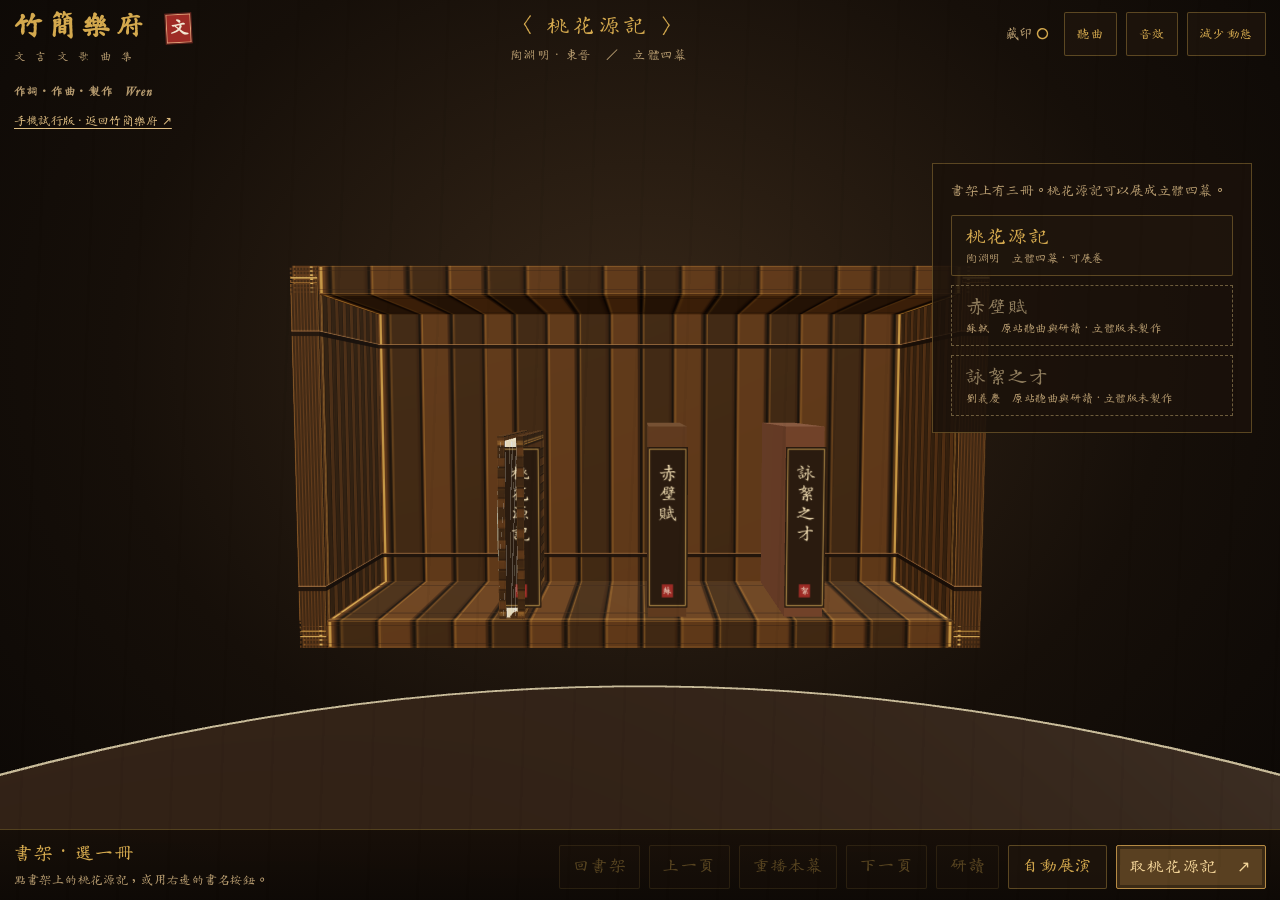
==== storybook-preview/index.html @ 9af6ed9d "新增桃花源記四幕立體繪本手機試行頁" ====
<!doctype html>
<html lang="zh-Hant">
<head>
<meta charset="UTF-8">
<meta name="viewport" content="width=device-width,initial-scale=1,viewport-fit=cover">
<meta name="theme-color" content="#160f09">
<meta name="robots" content="noindex,nofollow">
<title>竹簡樂府｜桃花源記立體書・手機試行版</title>
<link rel="icon" href="original/favicon.png">
<link rel="stylesheet" href="style.css">
<script defer src="vendor/three.min.js"></script>
<script defer src="data.js"></script>
<script defer src="app.js"></script>
</head>
<body data-phase="loading" data-busy="true">

<header class="topbar">
  <div class="brand">
    <div>竹簡樂府 <span class="seal">文</span></div>
    <p>文 言 文 歌 曲 集</p>
    <small>作詞・作曲・製作　Wren</small>
    <a class="trial-link" href="https://nb41f002.github.io/bamboo-music/">手機試行版 · 返回竹簡樂府 ↗</a>
  </div>
  <div class="chapter"><span>〈 桃花源記 〉</span><p>陶淵明 · 東晉　／　立體四幕</p></div>
  <div class="top-actions">
    <span id="collection" title="本次體驗收集的印記">藏印 <b>〇</b></span>
    <button id="sound" aria-pressed="false" title="播放原站〈桃花源記〉歌曲">聽曲</button>
    <button id="sfx" aria-pressed="true" title="翻紙與點擊音效">音效</button>
    <button id="motion" aria-pressed="false" title="減少動態：停止景物浮動">減少動態</button>
  </div>
</header>

<main>
  <div id="stage" aria-label="可操作的工筆立體書">
    <div id="canvas"></div>
    <div id="hotspots" aria-label="畫面上的景物按鈕"></div>

    <div id="coverTitle"><span>陶淵明</span><h1>桃花源記</h1><p>緣溪入林　忽逢桃源</p></div>

    <div id="shelfPanel">
      <p class="shelf-head">書架上有三冊。桃花源記可以展成立體四幕。</p>
      <ul id="shelfList"></ul>
    </div>

    <div id="assetNote" hidden></div>
  </div>

  <div id="loader" role="status"><span class="loading-seal">卷</span><p id="loadText">備紙・研墨・展卷</p></div>

  <div id="failure" hidden role="alert">
    <p id="failText">繪圖未能啟動。</p>
    <div class="fail-actions">
      <button id="retry" class="ink-button">重試立體書</button>
      <button id="toPlain">改用簡化閱讀</button>
    </div>
  </div>

  <aside id="reader" aria-label="研讀卷軸" inert>
    <div class="rod"></div>
    <div class="paper">
      <div class="read-head"><span id="readLabel">卷中研讀</span><button id="dismissReader" aria-label="收起研讀卷軸">收起 ×</button></div>

      <div id="reading">
        <h2 id="actTitle">緣溪入林</h2>
        <p class="sub" id="actLead">沿著溪流，走進文字裡。</p>

        <div id="focusBox" hidden>
          <p class="focus-label">此刻</p>
          <blockquote id="focusOriginal"></blockquote>
          <p id="focusPlain"></p>
        </div>

        <h3 class="block-head">原文</h3>
        <div id="originalBlock"></div>

        <h3 class="block-head">白話</h3>
        <div id="plainBlock"></div>

        <details id="glossBox"><summary>字義箋注</summary><div id="glossBlock"></div></details>

        <div class="ink-rule"></div>
        <h3 class="block-head">景物</h3>
        <div id="chips"></div>
        <p class="reading-hint" id="readingHint"></p>
      </div>

      <section id="quizHost" hidden></section>
    </div>
    <div class="rod"></div>
  </aside>

  <section id="plainRead" hidden aria-label="簡化閱讀">
    <div class="plain-inner">
      <h1>桃花源記 · 簡化閱讀</h1>
      <p class="plain-note" id="plainNote">此版用純文字呈現四幕原文、白話、字義與三題，內容與立體書相同。</p>
      <div id="plainBody"></div>
    </div>
  </section>

  <div id="toast" role="status"></div>
</main>

<footer class="bar">
  <div class="bar-title"><span id="phaseLabel">書架 · 選一冊</span><small id="hint">點書架上的桃花源記，或用右邊的書名按鈕。</small></div>
  <div class="bar-buttons">
    <button id="backShelf" disabled>回書架</button>
    <button id="prev" disabled>上一頁</button>
    <button id="replay" disabled>重播本幕</button>
    <button id="next" disabled>下一頁</button>
    <button id="study" disabled aria-expanded="false">研讀</button>
    <button id="auto" disabled>自動展演</button>
    <button id="autoStop" hidden>退出展演</button>
    <button id="primary" class="primary" disabled>選書</button>
  </div>
</footer>

<audio id="song" src="original/song.mp3" preload="none"></audio>
</body>
</html>
---- storybook-preview/style.css ----
@font-face{font-family:HuiWen;src:url('original/HuiWenKai-subset.woff2') format('woff2');font-display:swap}

:root{
  --gold:#d4a94e; --dim:#b69b6f; --paper:#efe2c4; --ink:#403426;
  --line:rgba(212,169,78,.35); --red:#9e2b25;
}
*{box-sizing:border-box}
html,body{margin:0;height:100%;overflow:hidden}
body{
  display:grid; grid-template-rows:auto 1fr auto;
  background:radial-gradient(ellipse at 50% 40%,#382819 0,#160f09 58%,#0a0705 100%);
  color:var(--paper); font-family:HuiWen,'Noto Serif TC',serif;
}
body:before{
  content:''; position:fixed; inset:0; pointer-events:none; z-index:30; opacity:.3;
  background:repeating-linear-gradient(92deg,transparent 0 47px,#0000001c 48px 50px);
}
[hidden]{display:none!important}

button{
  font:inherit; color:var(--gold); border:1px solid var(--line); background:#22180fa8;
  border-radius:2px; min-height:44px; padding:9px 16px; cursor:pointer; letter-spacing:.1em;
  transition:background .2s,border-color .2s,opacity .2s;
}
button:hover:not(:disabled){background:#533b21;border-color:#d4a94e}
button:focus-visible,summary:focus-visible{outline:2px solid #dbb873;outline-offset:3px}
button:disabled{opacity:.35;cursor:default}

/* ── 上方標題列 ───────────────────────────── */
.topbar{display:flex;align-items:flex-start;justify-content:space-between;gap:16px;padding:20px 32px 12px}
.brand{color:var(--gold);font-size:28px;letter-spacing:.2em;font-weight:700;white-space:nowrap}
.brand p{font-size:11px;font-weight:400;letter-spacing:.34em;color:var(--dim);margin:8px 0 10px}
.brand small{font-size:11px;letter-spacing:.13em;color:var(--dim)}
.seal{
  display:inline-flex;width:25px;height:29px;align-items:center;justify-content:center;
  letter-spacing:0;font-size:18px;color:#f3e7d2;background:var(--red);
  border:1px solid #dc9f77;outline:1px solid #67251f;vertical-align:middle;margin-left:4px;transform:rotate(-3deg);
}
.chapter{text-align:center;padding-top:4px;font-size:21px;letter-spacing:.22em;color:var(--gold)}
.chapter p{font-size:12px;letter-spacing:.14em;color:var(--dim);margin-top:11px}
.top-actions{display:flex;align-items:center;gap:9px;font-size:13px;flex-wrap:wrap;justify-content:flex-end}
.top-actions button{padding:6px 12px;font-size:12px;min-height:38px}
.top-actions>span{color:var(--dim);padding-right:6px}
#collection b{color:var(--gold);font-weight:400}
#collection.received{animation:stampReceive .7s ease}

/* ── 舞台 ─────────────────────────────────── */
main{position:relative;min-height:0}
#stage{position:absolute;inset:0;transition:right .6s cubic-bezier(.22,.8,.2,1),bottom .6s;touch-action:manipulation}
#canvas,#canvas canvas{display:block;width:100%;height:100%}

#coverTitle{
  position:absolute;left:50%;top:32%;transform:translate(-50%,-50%);
  pointer-events:none;text-align:center;transition:opacity .35s;opacity:0;
}
#coverTitle span{font-size:12px;letter-spacing:.25em;color:#dcc396}
#coverTitle h1{font-size:34px;font-weight:400;letter-spacing:.2em;margin:12px 0}
#coverTitle p{font-size:12px;color:var(--dim);letter-spacing:.2em}

/* 畫面上的景物按鈕；與研讀區的景物按鈕功能相同 */
#hotspots{position:absolute;inset:0;pointer-events:none}
#hotspots.dim{opacity:0;transition:opacity .3s}
#hotspots button{
  position:absolute;transform:translate(-50%,-50%);pointer-events:auto;
  font-size:12px;min-height:34px;padding:6px 13px;border-radius:20px;
  border:1px solid #d6b274aa;background:#261b12ed;color:#f1d59b;
  box-shadow:0 4px 18px #0005;white-space:nowrap;
}
#hotspots button:before{
  content:'';display:inline-block;width:5px;height:5px;background:#e0b56e;
  border-radius:50%;margin-right:7px;box-shadow:0 0 8px #f7c875;
}
#hotspots button.done{opacity:.55;border-color:#8d7549aa}
#hotspots button.done:before{background:#8d7549;box-shadow:none}

#shelfPanel{
  position:absolute;right:28px;top:18px;width:min(30vw,320px);
  background:#1b120bdc;border:1px solid var(--line);padding:16px 18px;
}
.shelf-head{margin:0 0 12px;font-size:13px;line-height:1.8;color:var(--dim);letter-spacing:.06em}
#shelfList{list-style:none;margin:0;padding:0;display:grid;gap:9px}
#shelfList b{display:block;font-size:19px;letter-spacing:.1em;font-weight:400}
#shelfList span{display:block;font-size:11px;color:var(--dim);margin-top:6px;letter-spacing:.05em}
.shelf-pick{width:100%;text-align:left;padding:11px 14px}
.shelf-off{padding:11px 14px;border:1px dashed #6d5c3c;color:#8e7c5c}

#assetNote{
  position:absolute;left:24px;bottom:16px;max-width:min(52vw,460px);
  background:#2a1a10e8;border:1px solid #a9682faa;color:#f0cfa0;
  font-size:12px;line-height:1.8;padding:10px 14px;letter-spacing:.04em;
}

/* ── 研讀卷軸 ─────────────────────────────── */
#reader{
  position:absolute;right:28px;top:12px;bottom:12px;width:min(33vw,390px);
  z-index:9;display:flex;flex-direction:column;
  transform:translateX(calc(100% + 45px));opacity:0;pointer-events:none;
  transition:transform .6s cubic-bezier(.16,1,.3,1),opacity .4s;
}
body.reading #reader{transform:none;opacity:1;pointer-events:auto}
body.reading #stage{right:min(33vw,420px)}
.rod{
  height:15px;min-height:15px;margin:0 -11px;border-radius:9px;
  background:linear-gradient(#846039,#51391f 36%,#2b1b0f 65%,#674728);
  border:1px solid #b690515e;box-shadow:0 6px 14px #0008;z-index:2;
}
.paper{
  background:radial-gradient(ellipse at 30% 20%,#f3e9d6,#e9dab9);
  color:var(--ink);padding:20px 24px 26px;overflow:auto;flex:1;
  box-shadow:inset 0 15px 18px -18px #392813b0,inset 0 -15px 18px -18px #392813b0,0 15px 38px #0005;
  border-left:1px solid var(--dim);border-right:1px solid var(--dim);
  scrollbar-width:thin;scrollbar-color:#af946e transparent;
}
.read-head{
  display:flex;justify-content:space-between;align-items:center;gap:10px;
  color:#84664b;font-size:12px;letter-spacing:.12em;padding-bottom:11px;border-bottom:1px solid #b6a27e77;
}
.read-head button{color:#745238;min-height:36px;font-size:12px;border:none;background:none;padding:4px 0 4px 8px}
.read-head button:hover:not(:disabled){background:transparent;color:#a02f27}
.paper h2{font-weight:400;font-size:26px;line-height:1.5;letter-spacing:.04em;margin:18px 0 6px}
.paper .sub{color:#857257;font-size:12px;line-height:1.8;margin:0 0 4px}
.block-head{
  font-size:12px;font-weight:400;letter-spacing:.3em;color:#8a6a45;
  margin:20px 0 6px;padding-bottom:5px;border-bottom:1px solid #b6a27e55;
}
.paper blockquote.orig{font-size:23px;line-height:1.85;margin:12px 0;border-left:2px solid #a34537;padding-left:14px}
.paper p.plain{font-size:17px;line-height:1.95;margin:10px 0;color:#4d4031}
#focusBox{background:#e3d2ad8c;border:1px solid #c3a978;padding:4px 14px 10px;margin-top:16px}
.focus-label{font-size:11px!important;letter-spacing:.3em;color:#8a6a45;margin:10px 0 0}
#focusBox blockquote{margin:8px 0!important;font-size:21px!important}
#focusBox p{font-size:15px!important;color:#5a4a36}
summary{cursor:pointer;color:#924735;font-size:16px;padding:10px 0}
.paper dl{margin:4px 0 0}
.paper dt{font-size:16px;color:#6a3f2d;margin-top:10px}
.paper dd{font-size:14px;line-height:1.8;margin:3px 0 0 14px;color:#584936}
.ink-rule{height:1px;background:linear-gradient(90deg,#9c7d4a66,transparent);margin:18px 0}
.reading-hint{font-size:13px!important;color:#887455;line-height:1.8}
#chips{display:flex;flex-wrap:wrap;gap:8px;margin:4px 0 12px}
.chip{
  color:#5f4530;border-color:#b8a078;background:#e7d7b4;
  min-height:40px;padding:8px 13px;font-size:15px;
}
.chip:hover:not(:disabled){background:#dcc69e}
.chip.done{opacity:.6;border-style:dashed}
.chip.done:after{content:'　✓'}

.answers{display:grid;gap:9px;margin-top:18px}
.answers button{
  background:transparent;color:#614831;border-color:#b8a078;
  text-align:left;padding:13px 14px;font-size:17px;line-height:1.5;
}
.answers button:hover{background:#ddc9a4}
.answers button[aria-pressed=true]{border:2px solid #846641;background:#dfc9a5}
.feedback{font-size:15px!important;min-height:52px;line-height:1.8;color:#5b4a35}
.cite{font-size:13px!important;color:#8a7658;line-height:1.8}
.ink-button{background:#903f32;color:#fff0d1;border:1px solid #713025;padding:12px;width:100%}
.ink-button:hover:not(:disabled){background:#713025}

/* ── 底部控制列 ───────────────────────────── */
.bar{
  display:flex;justify-content:space-between;align-items:center;gap:18px;
  padding:14px 32px;background:linear-gradient(0deg,#0f0a06f5,#181009ed);
  border-top:1px solid var(--line);z-index:12;
}
.bar-title{display:flex;flex-direction:column;gap:8px;color:var(--gold);font-size:18px;letter-spacing:.12em}
.bar-title small{font-size:12px;letter-spacing:.06em;color:var(--dim);line-height:1.6;max-width:46ch}
.bar-buttons{display:flex;gap:9px;flex-wrap:wrap;justify-content:flex-end}
.bar-buttons button{padding:8px 13px}
.primary{min-width:150px;background:#594021;color:#f3d498;border-color:#b58a44;box-shadow:inset 0 0 0 3px #1e140b80}
.primary span{margin-left:14px}

/* ── 載入、錯誤、簡化閱讀 ─────────────────── */
#loader{
  position:absolute;inset:0;z-index:15;display:flex;flex-direction:column;
  align-items:center;justify-content:center;gap:18px;background:#170f09;
  transition:opacity .5s;color:var(--dim);font-size:15px;letter-spacing:.2em;
}
#loader.hidden{opacity:0;pointer-events:none}
.loading-seal{
  width:48px;height:55px;background:#862e28;color:#f5dcae;font-size:32px;
  display:grid;place-items:center;border:1px solid #c09062;animation:breathe 1.7s infinite;
}
#failure{
  position:absolute;left:0;right:0;top:0;z-index:22;
  display:flex;align-items:center;justify-content:space-between;gap:14px;flex-wrap:wrap;
  background:#2b1710f2;border-bottom:1px solid #a9682f;padding:12px 24px;
  color:#f3d6ae;font-size:14px;line-height:1.8;
}
#failure p{margin:0;max-width:62ch}
.fail-actions{display:flex;gap:10px}
.fail-actions .ink-button{width:auto;min-width:150px}

#plainRead{position:absolute;inset:0;z-index:18;overflow:auto;background:#140d08}
.plain-inner{max-width:760px;margin:0 auto;padding:68px 24px 80px}
#plainRead h1{font-size:28px;font-weight:400;letter-spacing:.16em;color:var(--gold)}
.plain-note{color:var(--dim);font-size:13px;line-height:1.9}
.plain-act{
  background:radial-gradient(ellipse at 30% 10%,#f3e9d6,#e9dab9);
  color:var(--ink);padding:10px 26px 26px;margin:22px 0;
  border:1px solid var(--dim);box-shadow:0 14px 30px #0006;
}
.plain-act h2{font-size:24px;font-weight:400;letter-spacing:.1em;margin:20px 0 4px}
.plain-act h3{
  font-size:12px;font-weight:400;letter-spacing:.3em;color:#8a6a45;
  margin:20px 0 6px;padding-bottom:5px;border-bottom:1px solid #b6a27e55;
}
.plain-act blockquote.orig{font-size:21px;line-height:1.9;margin:10px 0;border-left:2px solid #a34537;padding-left:14px}
.plain-act p.plain{font-size:16px;line-height:1.95;color:#4d4031}
.plain-act dt{font-size:15px;color:#6a3f2d;margin-top:9px}
.plain-act dd{font-size:14px;line-height:1.8;margin:3px 0 0 14px;color:#584936}
.plain-spot{border-top:1px dashed #b6a27e88;padding-top:4px;margin-top:12px}
.spot-name{font-size:13px!important;letter-spacing:.14em;color:#8a6a45}
body.plain-mode #stage,body.plain-mode #reader,body.plain-mode .bar{display:none}
body.plain-mode{grid-template-rows:auto 1fr}

#toast{
  position:absolute;bottom:22px;left:50%;transform:translate(-50%,15px);
  background:#23180feb;border:1px solid #b88b415f;color:#ecd6b1;
  font-size:14px;line-height:1.7;letter-spacing:.06em;max-width:80%;
  padding:12px 22px;opacity:0;pointer-events:none;z-index:20;text-align:center;
  transition:opacity .3s,transform .3s;
}
#toast.visible{opacity:1;transform:translate(-50%,0)}

@keyframes breathe{50%{opacity:.5}}
@keyframes stampReceive{50%{transform:scale(1.4);text-shadow:0 0 18px #ffde9c}}

/* ── 窄螢幕與橫向 ─────────────────────────── */
@media(max-width:1100px){
  .chapter{display:none}
  .topbar{padding:16px 20px 10px}
  #reader{right:18px;width:330px}
  body.reading #stage{right:356px}
  .bar{padding:12px 20px}
  #shelfPanel{right:18px;width:300px}
  #assetNote{left:18px;max-width:min(60vw,420px)}
}

@media(max-width:760px){
  .topbar{padding:12px 14px 8px;gap:8px}
  .brand{font-size:22px}
  .brand p{font-size:10px;margin:6px 0 0}
  .brand small{display:none}
  .seal{width:21px;height:25px;font-size:16px}
  .top-actions{gap:5px}
  .top-actions button{padding:5px 8px;font-size:11px;min-height:36px}
  #collection{display:none}

  #shelfPanel{left:12px;right:12px;top:10px;width:auto}
  #assetNote{left:12px;right:12px;bottom:10px;max-width:none;font-size:11px}

  #reader{left:12px;right:12px;bottom:10px;top:auto;width:auto;height:min(46vh,340px);transform:translateY(60px)}
  body.reading #reader{transform:none}
  body.reading #stage{right:0;bottom:min(46vh,340px)}
  .rod{height:11px;min-height:11px}
  .paper{padding:14px 18px 20px}
  .paper h2{font-size:23px;margin-top:12px}
  .paper blockquote.orig{font-size:20px}
  .paper p.plain{font-size:16px}
  .chip{font-size:14px;min-height:38px;padding:7px 11px}

  .bar{padding:10px 14px;gap:8px;align-items:stretch;flex-direction:column}
  .bar-title{font-size:15px;gap:4px}
  .bar-title small{font-size:10.5px;max-width:none;line-height:1.5}
  .bar-buttons button{padding:7px 10px;font-size:13px;min-height:40px;letter-spacing:.04em}
  .primary{flex:1;min-width:110px}
  #hotspots button{font-size:11px;padding:5px 10px}
  #toast{bottom:14px;width:92%;max-width:92%;font-size:12px;padding:9px 13px}
  .plain-inner{padding:72px 14px 60px}
  .plain-act{padding:8px 16px 18px}
  #failure{padding:10px 14px;font-size:12.5px}
  .fail-actions .ink-button{min-width:120px}
}

/* 橫向、矮螢幕：標題列與控制列壓扁，研讀區回到右側 */
@media(max-height:560px) and (orientation:landscape){
  .brand p,.brand small{display:none}
  .brand{font-size:19px}
  .topbar{padding:8px 14px 4px}
  .bar{flex-direction:row;padding:8px 14px;gap:10px}
  .bar-title{font-size:13px}
  .bar-title small{font-size:10px}
  .bar-buttons button{min-height:36px;padding:6px 10px;font-size:12px}
  .primary{min-width:104px}
  #reader{left:auto;right:12px;top:8px;bottom:8px;height:auto;width:min(44vw,340px);transform:translateX(calc(100% + 30px))}
  body.reading #reader{transform:none}
  body.reading #stage{right:min(44vw,352px);bottom:0}
  .paper h2{font-size:20px;margin-top:8px}
  .paper blockquote.orig{font-size:18px;margin:8px 0}
  .paper p.plain{font-size:15px}
  #coverTitle h1{font-size:26px}
}

@media(prefers-reduced-motion:reduce){
  *,*:before,*:after{animation:none!important;transition-duration:.01s!important}
}
body.reduce *{animation:none!important;transition-duration:.01s!important}

/* Mobile trial copy: source 07 remains unchanged. */
html{height:100%}
body{height:100vh;height:100dvh;min-height:0}
.topbar{padding-top:max(12px,env(safe-area-inset-top));padding-left:max(14px,env(safe-area-inset-left));padding-right:max(14px,env(safe-area-inset-right))}
.bar{padding-bottom:max(10px,env(safe-area-inset-bottom));padding-left:max(14px,env(safe-area-inset-left));padding-right:max(14px,env(safe-area-inset-right))}
.trial-link{display:block;width:max-content;max-width:100%;margin-top:8px;padding:5px 0;color:#e0bf83;font-size:12px;font-weight:400;letter-spacing:.02em;text-decoration:underline;text-underline-offset:3px;white-space:normal}
.trial-link:focus-visible{outline:2px solid #dbb873;outline-offset:3px}
.top-actions button,#hotspots button,.bar-buttons button,.read-head button,.chip{min-height:44px;min-width:44px}
@media(max-width:760px) and (orientation:portrait){
  .topbar{align-items:flex-start}
  .brand{font-size:20px}
  .top-actions{max-width:48%;gap:4px}
  .top-actions button{font-size:11px;padding:5px 7px}
  .trial-link{font-size:11px}
  #reader{height:min(58%,340px)}
  body.reading #stage{bottom:min(58%,340px)}
  .bar{gap:6px}
  .bar-buttons{gap:6px}
  .bar-buttons button{padding:6px 9px}
}
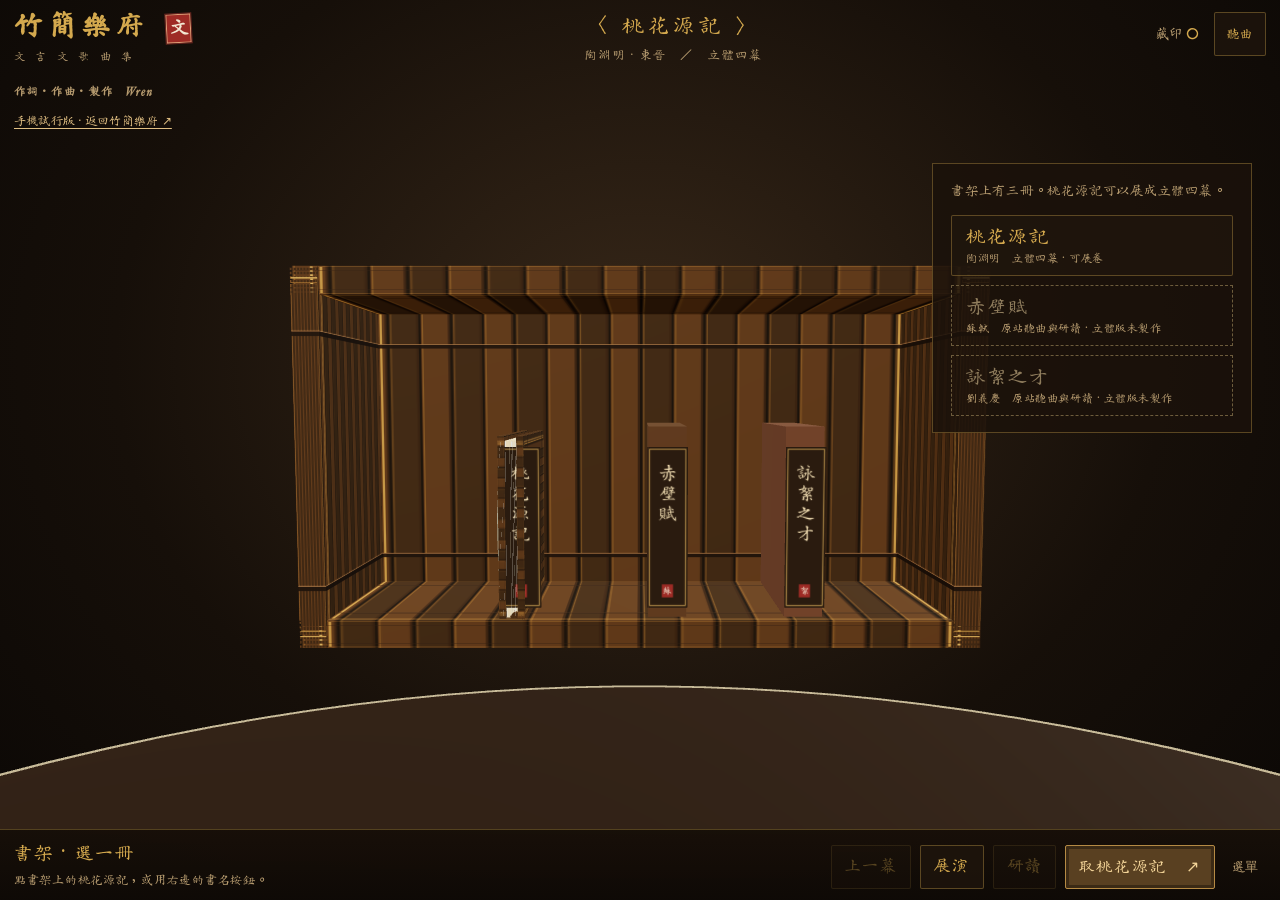
==== commit 08de5367: "合併雲端閱讀修復並改善手機立體繪本沉浸呈現" ====
--- a/storybook-preview/index.html
+++ b/storybook-preview/index.html
@@ -7,10 +7,10 @@
 <meta name="robots" content="noindex,nofollow">
 <title>竹簡樂府｜桃花源記立體書・手機試行版</title>
 <link rel="icon" href="original/favicon.png">
-<link rel="stylesheet" href="style.css">
+<link rel="stylesheet" href="style.css?v=20261013-immersive3">
 <script defer src="vendor/three.min.js"></script>
 <script defer src="data.js"></script>
-<script defer src="app.js"></script>
+<script defer src="app.js?v=20261013-immersive3"></script>
 </head>
 <body data-phase="loading" data-busy="true">
 
@@ -25,14 +25,14 @@
   <div class="top-actions">
     <span id="collection" title="本次體驗收集的印記">藏印 <b>〇</b></span>
     <button id="sound" aria-pressed="false" title="播放原站〈桃花源記〉歌曲">聽曲</button>
-    <button id="sfx" aria-pressed="true" title="翻紙與點擊音效">音效</button>
-    <button id="motion" aria-pressed="false" title="減少動態：停止景物浮動">減少動態</button>
   </div>
 </header>
 
 <main>
+  <p id="sceneProgress" aria-live="polite"></p>
   <div id="stage" aria-label="可操作的工筆立體書">
     <div id="canvas"></div>
+    <p id="sceneCaption" aria-live="polite"></p>
     <div id="hotspots" aria-label="畫面上的景物按鈕"></div>
 
     <div id="coverTitle"><span>陶淵明</span><h1>桃花源記</h1><p>緣溪入林　忽逢桃源</p></div>
@@ -57,7 +57,7 @@
 
   <aside id="reader" aria-label="研讀卷軸" inert>
     <div class="rod"></div>
-    <div class="paper">
+    <div class="paper" tabindex="0" aria-label="原文、白話與字義研讀內容">
       <div class="read-head"><span id="readLabel">卷中研讀</span><button id="dismissReader" aria-label="收起研讀卷軸">收起 ×</button></div>
 
       <div id="reading">
@@ -103,14 +103,22 @@
 <footer class="bar">
   <div class="bar-title"><span id="phaseLabel">書架 · 選一冊</span><small id="hint">點書架上的桃花源記，或用右邊的書名按鈕。</small></div>
   <div class="bar-buttons">
-    <button id="backShelf" disabled>回書架</button>
-    <button id="prev" disabled>上一頁</button>
-    <button id="replay" disabled>重播本幕</button>
-    <button id="next" disabled>下一頁</button>
+    <button id="prev" disabled aria-label="上一幕">上一幕</button>
+    <button id="auto" disabled>展演</button>
     <button id="study" disabled aria-expanded="false">研讀</button>
-    <button id="auto" disabled>自動展演</button>
-    <button id="autoStop" hidden>退出展演</button>
     <button id="primary" class="primary" disabled>選書</button>
+    <details id="moreControls">
+      <summary aria-label="更多操作">選單</summary>
+      <div class="more-panel">
+        <button id="next" disabled>下一頁</button>
+        <button id="replay" disabled>重播本幕</button>
+        <button id="backShelf" disabled>回書架</button>
+        <button id="autoStop" hidden>退出展演</button>
+        <button id="sfx" aria-pressed="true">音效</button>
+        <button id="motion" aria-pressed="false">減少動態</button>
+        <a href="https://nb41f002.github.io/bamboo-music/">返回竹簡樂府</a>
+      </div>
+    </details>
   </div>
 </footer>
 
--- a/storybook-preview/style.css
+++ b/storybook-preview/style.css
@@ -10,10 +10,6 @@
   display:grid; grid-template-rows:auto 1fr auto;
   background:radial-gradient(ellipse at 50% 40%,#382819 0,#160f09 58%,#0a0705 100%);
   color:var(--paper); font-family:HuiWen,'Noto Serif TC',serif;
-}
-body:before{
-  content:''; position:fixed; inset:0; pointer-events:none; z-index:30; opacity:.3;
-  background:repeating-linear-gradient(92deg,transparent 0 47px,#0000001c 48px 50px);
 }
 [hidden]{display:none!important}
 
@@ -106,7 +102,8 @@
 }
 .paper{
   background:radial-gradient(ellipse at 30% 20%,#f3e9d6,#e9dab9);
-  color:var(--ink);padding:20px 24px 26px;overflow:auto;flex:1;
+  color:var(--ink);padding:20px 24px 26px;overflow:auto;flex:1;min-height:0;
+  -webkit-overflow-scrolling:touch;overscroll-behavior:contain;
   box-shadow:inset 0 15px 18px -18px #392813b0,inset 0 -15px 18px -18px #392813b0,0 15px 38px #0005;
   border-left:1px solid var(--dim);border-right:1px solid var(--dim);
   scrollbar-width:thin;scrollbar-color:#af946e transparent;
@@ -316,3 +313,123 @@
   .bar-buttons{gap:6px}
   .bar-buttons button{padding:6px 9px}
 }
+
+/* Phone reading follows the page: long passages never sit behind a scroll rod
+   or the controls. Keep the illustration separate from its touch targets. */
+@media(max-width:760px) and (orientation:portrait),
+      (max-width:960px) and (max-height:560px) and (orientation:landscape){
+  html{height:auto;min-height:100%;overflow-x:hidden;overflow-y:auto}
+  body{height:auto;min-height:100vh;min-height:100dvh;overflow:visible;
+    grid-template-rows:auto minmax(300px,1fr) auto}
+  main{min-height:300px}
+  #stage{min-height:300px}
+  #canvas{position:absolute;inset:0 0 64px;height:auto}
+  #hotspots{inset:auto 10px 8px;display:flex;justify-content:center;
+    align-items:center;flex-wrap:wrap;gap:7px;min-height:48px}
+  #hotspots button{position:relative;left:auto!important;top:auto!important;
+    transform:none;flex:0 1 auto;max-width:100%;white-space:normal;
+    font-size:12px;line-height:1.5;padding:8px 11px;min-height:44px}
+  #hotspots button.done{opacity:1;color:#d7c29c;background:#251d14;
+    border-color:#8d7549}
+  #hotspots button.done:before{content:'✓';width:auto;height:auto;
+    color:#d7c29c;background:none;border-radius:0;font-size:11px}
+  #stage:has(#hotspots button:nth-child(4)) #canvas{bottom:112px}
+  body.reading main{display:flex;flex-direction:column;gap:12px}
+  body.reading #stage{position:relative;inset:auto;flex:none;
+    height:clamp(280px,42svh,360px);min-height:280px}
+  #reader{display:none}
+  body.reading #reader{display:flex;position:relative;inset:auto;
+    width:calc(100% - 28px);height:auto;max-height:none;margin:0 14px 18px;
+    transform:none;opacity:1;flex:none}
+  .paper{overflow:visible;flex:none;padding:16px 18px 24px;
+    -webkit-overflow-scrolling:auto;overscroll-behavior:auto}
+  .rod{flex:none;margin:0 -8px}
+  .read-head{position:relative;align-items:center}
+  .paper .sub{font-size:14px}
+  #focusBox blockquote{line-height:1.8;overflow-wrap:anywhere}
+  #focusBox p{line-height:1.9}
+  .bar{position:relative}
+  .bar-title small{font-size:12px}
+  .bar-buttons{display:grid;grid-template-columns:repeat(3,minmax(0,1fr))}
+  .bar-buttons button{min-width:0;letter-spacing:0;padding:8px 6px}
+  .bar-buttons .primary{grid-column:1 / -1;min-height:46px}
+  #toast{position:fixed;bottom:max(16px,env(safe-area-inset-bottom))}
+  body.plain-mode{grid-template-rows:auto 1fr}
+  body.plain-mode main{min-height:70dvh}
+  #plainRead{position:relative;inset:auto;overflow:visible}
+  .plain-inner{padding-top:84px}
+}
+@media(max-width:360px) and (orientation:portrait){
+  #canvas{bottom:112px}
+  #stage,body.reading #stage{min-height:320px}
+}
+
+/* Immersive revision: explicit reading, quiet controls, full-height paper stage. */
+#sceneProgress,#sceneCaption{display:none}
+#moreControls{position:relative;align-self:center}
+#moreControls>summary{color:var(--dim);font-size:13px;padding:10px 8px;min-height:44px;list-style:none;display:grid;place-items:center}
+#moreControls>summary::-webkit-details-marker{display:none}
+.more-panel{position:absolute;right:0;bottom:calc(100% + 12px);width:200px;padding:12px;display:grid;gap:6px;background:#211b15;border:1px solid #806a48;border-radius:10px;box-shadow:0 8px 30px #0007;z-index:30}
+.more-panel button,.more-panel a{display:block;text-align:left;min-height:44px;padding:10px;font-size:14px;color:#dfc99e;letter-spacing:0;text-decoration:none;border:0;background:transparent}
+.more-panel a:focus-visible{outline:2px solid #dbb873}
+@media(max-width:760px) and (orientation:portrait), (max-width:960px) and (max-height:560px) and (orientation:landscape){
+ html{height:100%;overflow:hidden}
+ body{height:100vh;height:100dvh;min-height:0;overflow:hidden;grid-template-rows:auto minmax(0,1fr) auto;background:radial-gradient(ellipse at 50% 42%,#40382c,#17130f 76%)}
+ .topbar{height:auto;min-height:52px;padding:6px max(14px,env(safe-area-inset-right)) 4px max(14px,env(safe-area-inset-left));padding-top:max(6px,env(safe-area-inset-top));align-items:center;gap:8px}
+ .brand{font-size:18px;letter-spacing:.14em}
+ .brand p,.brand small,.brand .trial-link,.chapter,#collection{display:none}
+ .seal{width:20px;height:23px;font-size:14px}
+ .top-actions{max-width:none;gap:0}
+ .top-actions button{font-size:12px;border:0;background:none;padding:8px;min-height:44px}
+ main,body.reading main{display:block;min-height:0;overflow:hidden}
+ #stage,body.reading #stage{position:absolute;inset:0;width:100%;height:100%;min-height:0;right:0;bottom:0}
+ #canvas,#stage:has(#hotspots button:nth-child(4)) #canvas{position:absolute;inset:26px 0 102px;width:100%;height:auto}
+ body:not([data-phase="act"]) #canvas{bottom:14px}
+ #sceneProgress{display:block;position:absolute;top:0;left:18px;right:18px;margin:0;text-align:center;font-size:12px;line-height:24px;letter-spacing:.13em;color:#bba883;pointer-events:none;z-index:1}
+ #sceneCaption{position:absolute;display:block;left:22px;right:22px;bottom:51px;margin:0;font-size:16px;line-height:1.7;color:#eadabd;text-align:center;max-height:55px;overflow:auto;scrollbar-width:thin}
+ body:not([data-phase="act"]) #sceneCaption{display:none}
+ #hotspots{position:absolute;inset:auto 12px 3px;min-height:44px;display:flex;justify-content:flex-start;flex-wrap:nowrap;gap:2px;overflow-x:auto;pointer-events:auto;scrollbar-width:none}
+ #hotspots button{flex:1 0 auto;min-height:44px;min-width:44px;white-space:nowrap;font-size:12px;line-height:1.4;padding:7px 10px;box-shadow:none;border:0;border-bottom:1px solid #7c69464d;border-radius:0;background:transparent;color:#cfbc98}
+ #hotspots button:before{display:none}
+ #hotspots button.done{background:transparent;color:#a89b84;border-color:#ad916369}
+ #hotspots button.done:before{display:none}
+ body.performing #hotspots{opacity:.5}
+ .bar{position:relative;padding:6px 10px max(6px,env(safe-area-inset-bottom));background:#17130f;border-top:1px solid #c6a77221;display:block;z-index:12}
+ .bar-title{display:none}
+ .bar-buttons{display:grid;grid-template-columns:46px 48px 46px minmax(82px,1fr) 44px;gap:3px;align-items:center}
+ .bar-buttons>button{padding:8px 2px;min-width:0;min-height:44px;font-size:12px;line-height:1.3;letter-spacing:0;border:0;background:none;box-shadow:none;color:#c5b18d}
+ .bar-buttons>.primary{grid-column:auto;background:#8d73572b;border:1px solid #ac8d573d;border-radius:22px;color:#ebdabc;min-height:40px}
+ .primary span{margin-left:3px}
+ #moreControls>summary{font-size:12px;padding:8px 2px}
+ #shelfPanel{left:24px;right:24px;top:auto;bottom:12px;width:auto;padding:10px 12px;background:#191510e8;border:1px solid #b69b6f30;border-radius:8px}
+ .shelf-head{font-size:12px;margin-bottom:6px}
+ #shelfList{gap:4px}
+ #shelfList b{font-size:16px}
+ #shelfList span{font-size:11px}
+ .shelf-off{display:none}
+ .shelf-pick{padding:9px 12px}
+ #coverTitle{top:38%}
+ #reader,body.reading #reader{position:fixed;inset:58px 10px max(68px,calc(env(safe-area-inset-bottom) + 62px));width:auto;height:auto;max-height:none;margin:0;z-index:20;flex-direction:column;transform:none;overflow:hidden;border-radius:10px;box-shadow:0 10px 40px #0007}
+ #reader{display:none}
+ body.reading #reader{display:flex}
+ #reader .rod{display:none}
+ #reader .paper{flex:1;min-height:0;overflow:auto;overscroll-behavior:contain;-webkit-overflow-scrolling:touch;padding:0 20px 24px;border:0;box-shadow:none;background:#eee2ca}
+ .read-head{position:sticky;top:0;background:#eee2ca;padding:8px 0;z-index:2}
+ .paper h2{font-size:23px;margin-top:14px}
+ .paper blockquote.orig{font-size:19px;line-height:1.9}
+ .paper p.plain{font-size:16px;line-height:1.9}
+ #focusBox{background:#d9c8a63b;border:0;border-left:2px solid #b99f75;padding:8px 12px}
+ #focusBox blockquote{font-size:19px!important}
+ .paper .sub{font-size:13px}
+ #toast{bottom:72px;font-size:12px;padding:8px 12px}
+ body.plain-mode{height:auto;min-height:100dvh;overflow:auto;grid-template-rows:auto 1fr}
+ html:has(body.plain-mode){overflow:auto}
+ body.plain-mode main{overflow:visible;min-height:80dvh}
+ .plain-inner{padding-top:78px}
+}
+@media(max-height:430px) and (orientation:landscape){
+ #canvas,#stage:has(#hotspots button:nth-child(4)) #canvas{inset:18px 0 84px}
+ #sceneCaption{bottom:45px;font-size:14px;max-height:38px}
+ .topbar{min-height:44px;padding-top:0;padding-bottom:0}
+ #reader,body.reading #reader{top:46px}
+}
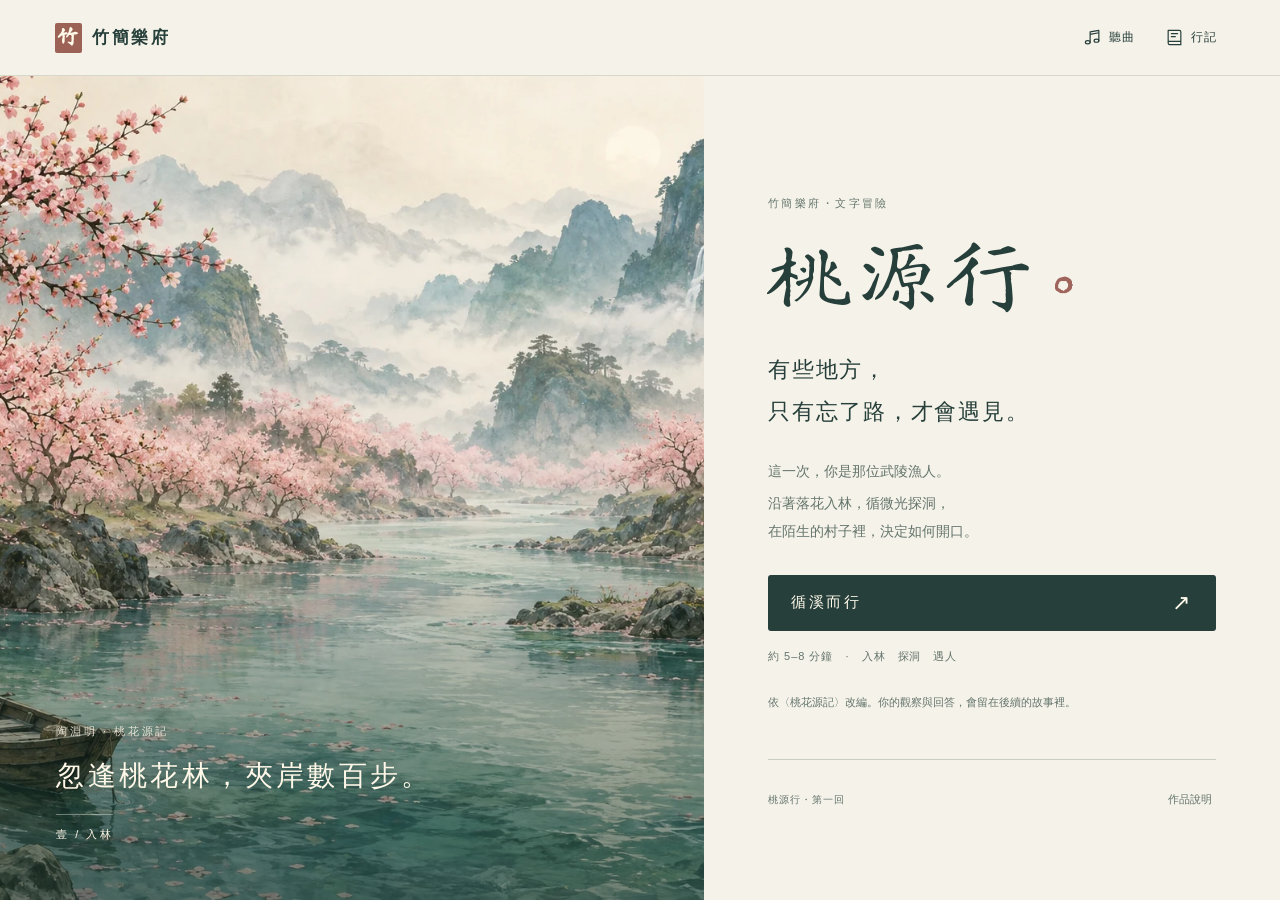
==== commit 4405e007: "新增桃源行文字冒險：三幕選擇、三種停留與手機閱讀" ====
--- a/storybook-preview/index.html
+++ b/storybook-preview/index.html
@@ -1,127 +1 @@
-<!doctype html>
-<html lang="zh-Hant">
-<head>
-<meta charset="UTF-8">
-<meta name="viewport" content="width=device-width,initial-scale=1,viewport-fit=cover">
-<meta name="theme-color" content="#160f09">
-<meta name="robots" content="noindex,nofollow">
-<title>竹簡樂府｜桃花源記立體書・手機試行版</title>
-<link rel="icon" href="original/favicon.png">
-<link rel="stylesheet" href="style.css?v=20261013-immersive3">
-<script defer src="vendor/three.min.js"></script>
-<script defer src="data.js"></script>
-<script defer src="app.js?v=20261013-immersive3"></script>
-</head>
-<body data-phase="loading" data-busy="true">
-
-<header class="topbar">
-  <div class="brand">
-    <div>竹簡樂府 <span class="seal">文</span></div>
-    <p>文 言 文 歌 曲 集</p>
-    <small>作詞・作曲・製作　Wren</small>
-    <a class="trial-link" href="https://nb41f002.github.io/bamboo-music/">手機試行版 · 返回竹簡樂府 ↗</a>
-  </div>
-  <div class="chapter"><span>〈 桃花源記 〉</span><p>陶淵明 · 東晉　／　立體四幕</p></div>
-  <div class="top-actions">
-    <span id="collection" title="本次體驗收集的印記">藏印 <b>〇</b></span>
-    <button id="sound" aria-pressed="false" title="播放原站〈桃花源記〉歌曲">聽曲</button>
-  </div>
-</header>
-
-<main>
-  <p id="sceneProgress" aria-live="polite"></p>
-  <div id="stage" aria-label="可操作的工筆立體書">
-    <div id="canvas"></div>
-    <p id="sceneCaption" aria-live="polite"></p>
-    <div id="hotspots" aria-label="畫面上的景物按鈕"></div>
-
-    <div id="coverTitle"><span>陶淵明</span><h1>桃花源記</h1><p>緣溪入林　忽逢桃源</p></div>
-
-    <div id="shelfPanel">
-      <p class="shelf-head">書架上有三冊。桃花源記可以展成立體四幕。</p>
-      <ul id="shelfList"></ul>
-    </div>
-
-    <div id="assetNote" hidden></div>
-  </div>
-
-  <div id="loader" role="status"><span class="loading-seal">卷</span><p id="loadText">備紙・研墨・展卷</p></div>
-
-  <div id="failure" hidden role="alert">
-    <p id="failText">繪圖未能啟動。</p>
-    <div class="fail-actions">
-      <button id="retry" class="ink-button">重試立體書</button>
-      <button id="toPlain">改用簡化閱讀</button>
-    </div>
-  </div>
-
-  <aside id="reader" aria-label="研讀卷軸" inert>
-    <div class="rod"></div>
-    <div class="paper" tabindex="0" aria-label="原文、白話與字義研讀內容">
-      <div class="read-head"><span id="readLabel">卷中研讀</span><button id="dismissReader" aria-label="收起研讀卷軸">收起 ×</button></div>
-
-      <div id="reading">
-        <h2 id="actTitle">緣溪入林</h2>
-        <p class="sub" id="actLead">沿著溪流，走進文字裡。</p>
-
-        <div id="focusBox" hidden>
-          <p class="focus-label">此刻</p>
-          <blockquote id="focusOriginal"></blockquote>
-          <p id="focusPlain"></p>
-        </div>
-
-        <h3 class="block-head">原文</h3>
-        <div id="originalBlock"></div>
-
-        <h3 class="block-head">白話</h3>
-        <div id="plainBlock"></div>
-
-        <details id="glossBox"><summary>字義箋注</summary><div id="glossBlock"></div></details>
-
-        <div class="ink-rule"></div>
-        <h3 class="block-head">景物</h3>
-        <div id="chips"></div>
-        <p class="reading-hint" id="readingHint"></p>
-      </div>
-
-      <section id="quizHost" hidden></section>
-    </div>
-    <div class="rod"></div>
-  </aside>
-
-  <section id="plainRead" hidden aria-label="簡化閱讀">
-    <div class="plain-inner">
-      <h1>桃花源記 · 簡化閱讀</h1>
-      <p class="plain-note" id="plainNote">此版用純文字呈現四幕原文、白話、字義與三題，內容與立體書相同。</p>
-      <div id="plainBody"></div>
-    </div>
-  </section>
-
-  <div id="toast" role="status"></div>
-</main>
-
-<footer class="bar">
-  <div class="bar-title"><span id="phaseLabel">書架 · 選一冊</span><small id="hint">點書架上的桃花源記，或用右邊的書名按鈕。</small></div>
-  <div class="bar-buttons">
-    <button id="prev" disabled aria-label="上一幕">上一幕</button>
-    <button id="auto" disabled>展演</button>
-    <button id="study" disabled aria-expanded="false">研讀</button>
-    <button id="primary" class="primary" disabled>選書</button>
-    <details id="moreControls">
-      <summary aria-label="更多操作">選單</summary>
-      <div class="more-panel">
-        <button id="next" disabled>下一頁</button>
-        <button id="replay" disabled>重播本幕</button>
-        <button id="backShelf" disabled>回書架</button>
-        <button id="autoStop" hidden>退出展演</button>
-        <button id="sfx" aria-pressed="true">音效</button>
-        <button id="motion" aria-pressed="false">減少動態</button>
-        <a href="https://nb41f002.github.io/bamboo-music/">返回竹簡樂府</a>
-      </div>
-    </details>
-  </div>
-</footer>
-
-<audio id="song" src="original/song.mp3" preload="none"></audio>
-</body>
-</html>
+<!doctype html><html lang="zh-Hant"><meta charset="utf-8"><meta name="viewport" content="width=device-width,initial-scale=1"><meta http-equiv="refresh" content="0;url=../adventure/"><title>前往桃源行｜竹簡樂府</title><style>body{background:#f5f2e9;color:#263f3a;font:18px/2 serif;padding:12vh 8vw}a{color:inherit}</style><h1>桃源行</h1><p>竹簡樂府的文字冒險已開放。</p><a href="../adventure/">開始「入林・探洞・遇人」→</a></html>
